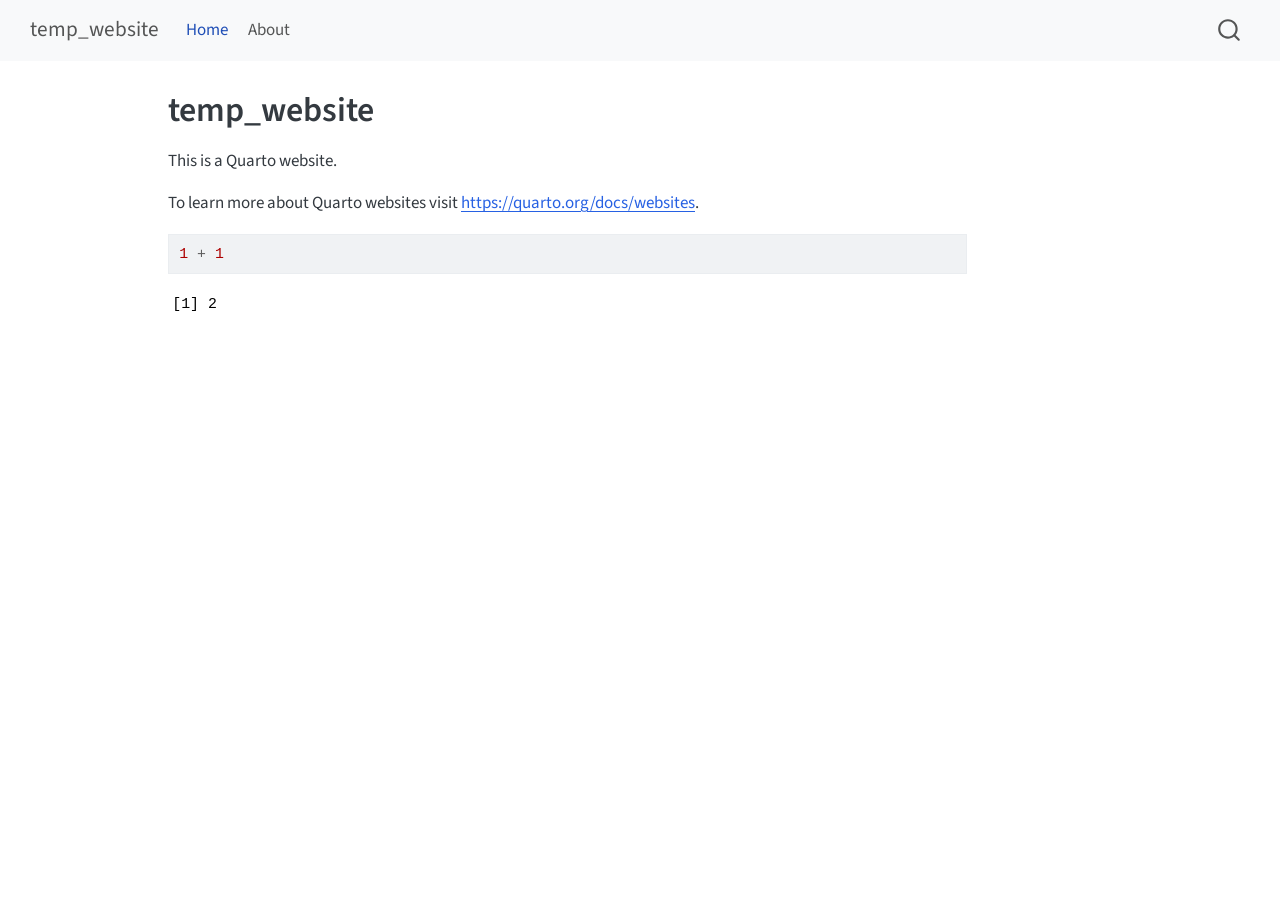
==== docs/index.html @ 4246c99c "Initial commit" ====
<!DOCTYPE html>
<html xmlns="http://www.w3.org/1999/xhtml" lang="en" xml:lang="en"><head>

<meta charset="utf-8">
<meta name="generator" content="quarto-1.7.32">

<meta name="viewport" content="width=device-width, initial-scale=1.0, user-scalable=yes">


<title>temp_website</title>
<style>
code{white-space: pre-wrap;}
span.smallcaps{font-variant: small-caps;}
div.columns{display: flex; gap: min(4vw, 1.5em);}
div.column{flex: auto; overflow-x: auto;}
div.hanging-indent{margin-left: 1.5em; text-indent: -1.5em;}
ul.task-list{list-style: none;}
ul.task-list li input[type="checkbox"] {
  width: 0.8em;
  margin: 0 0.8em 0.2em -1em; /* quarto-specific, see https://github.com/quarto-dev/quarto-cli/issues/4556 */ 
  vertical-align: middle;
}
/* CSS for syntax highlighting */
html { -webkit-text-size-adjust: 100%; }
pre > code.sourceCode { white-space: pre; position: relative; }
pre > code.sourceCode > span { display: inline-block; line-height: 1.25; }
pre > code.sourceCode > span:empty { height: 1.2em; }
.sourceCode { overflow: visible; }
code.sourceCode > span { color: inherit; text-decoration: inherit; }
div.sourceCode { margin: 1em 0; }
pre.sourceCode { margin: 0; }
@media screen {
div.sourceCode { overflow: auto; }
}
@media print {
pre > code.sourceCode { white-space: pre-wrap; }
pre > code.sourceCode > span { text-indent: -5em; padding-left: 5em; }
}
pre.numberSource code
  { counter-reset: source-line 0; }
pre.numberSource code > span
  { position: relative; left: -4em; counter-increment: source-line; }
pre.numberSource code > span > a:first-child::before
  { content: counter(source-line);
    position: relative; left: -1em; text-align: right; vertical-align: baseline;
    border: none; display: inline-block;
    -webkit-touch-callout: none; -webkit-user-select: none;
    -khtml-user-select: none; -moz-user-select: none;
    -ms-user-select: none; user-select: none;
    padding: 0 4px; width: 4em;
  }
pre.numberSource { margin-left: 3em;  padding-left: 4px; }
div.sourceCode
  {   }
@media screen {
pre > code.sourceCode > span > a:first-child::before { text-decoration: underline; }
}
</style>


<script src="site_libs/quarto-nav/quarto-nav.js"></script>
<script src="site_libs/quarto-nav/headroom.min.js"></script>
<script src="site_libs/clipboard/clipboard.min.js"></script>
<script src="site_libs/quarto-search/autocomplete.umd.js"></script>
<script src="site_libs/quarto-search/fuse.min.js"></script>
<script src="site_libs/quarto-search/quarto-search.js"></script>
<meta name="quarto:offset" content="./">
<script src="site_libs/quarto-html/quarto.js" type="module"></script>
<script src="site_libs/quarto-html/tabsets/tabsets.js" type="module"></script>
<script src="site_libs/quarto-html/popper.min.js"></script>
<script src="site_libs/quarto-html/tippy.umd.min.js"></script>
<script src="site_libs/quarto-html/anchor.min.js"></script>
<link href="site_libs/quarto-html/tippy.css" rel="stylesheet">
<link href="site_libs/quarto-html/quarto-syntax-highlighting-37eea08aefeeee20ff55810ff984fec1.css" rel="stylesheet" id="quarto-text-highlighting-styles">
<script src="site_libs/bootstrap/bootstrap.min.js"></script>
<link href="site_libs/bootstrap/bootstrap-icons.css" rel="stylesheet">
<link href="site_libs/bootstrap/bootstrap-dfb324f25d9b1687192fa8be62ac8f9c.min.css" rel="stylesheet" append-hash="true" id="quarto-bootstrap" data-mode="light">
<script id="quarto-search-options" type="application/json">{
  "location": "navbar",
  "copy-button": false,
  "collapse-after": 3,
  "panel-placement": "end",
  "type": "overlay",
  "limit": 50,
  "keyboard-shortcut": [
    "f",
    "/",
    "s"
  ],
  "show-item-context": false,
  "language": {
    "search-no-results-text": "No results",
    "search-matching-documents-text": "matching documents",
    "search-copy-link-title": "Copy link to search",
    "search-hide-matches-text": "Hide additional matches",
    "search-more-match-text": "more match in this document",
    "search-more-matches-text": "more matches in this document",
    "search-clear-button-title": "Clear",
    "search-text-placeholder": "",
    "search-detached-cancel-button-title": "Cancel",
    "search-submit-button-title": "Submit",
    "search-label": "Search"
  }
}</script>


<link rel="stylesheet" href="styles.css">
</head>

<body class="nav-fixed quarto-light">

<div id="quarto-search-results"></div>
  <header id="quarto-header" class="headroom fixed-top">
    <nav class="navbar navbar-expand-lg " data-bs-theme="dark">
      <div class="navbar-container container-fluid">
      <div class="navbar-brand-container mx-auto">
    <a class="navbar-brand" href="./index.html">
    <span class="navbar-title">temp_website</span>
    </a>
  </div>
            <div id="quarto-search" class="" title="Search"></div>
          <button class="navbar-toggler" type="button" data-bs-toggle="collapse" data-bs-target="#navbarCollapse" aria-controls="navbarCollapse" role="menu" aria-expanded="false" aria-label="Toggle navigation" onclick="if (window.quartoToggleHeadroom) { window.quartoToggleHeadroom(); }">
  <span class="navbar-toggler-icon"></span>
</button>
          <div class="collapse navbar-collapse" id="navbarCollapse">
            <ul class="navbar-nav navbar-nav-scroll me-auto">
  <li class="nav-item">
    <a class="nav-link active" href="./index.html" aria-current="page"> 
<span class="menu-text">Home</span></a>
  </li>  
  <li class="nav-item">
    <a class="nav-link" href="./about.html"> 
<span class="menu-text">About</span></a>
  </li>  
</ul>
          </div> <!-- /navcollapse -->
            <div class="quarto-navbar-tools">
</div>
      </div> <!-- /container-fluid -->
    </nav>
</header>
<!-- content -->
<div id="quarto-content" class="quarto-container page-columns page-rows-contents page-layout-article page-navbar">
<!-- sidebar -->
<!-- margin-sidebar -->
    <div id="quarto-margin-sidebar" class="sidebar margin-sidebar zindex-bottom">
        
    </div>
<!-- main -->
<main class="content" id="quarto-document-content">

<header id="title-block-header" class="quarto-title-block default">
<div class="quarto-title">
<h1 class="title">temp_website</h1>
</div>



<div class="quarto-title-meta">

    
  
    
  </div>
  


</header>


<p>This is a Quarto website.</p>
<p>To learn more about Quarto websites visit <a href="https://quarto.org/docs/websites" class="uri">https://quarto.org/docs/websites</a>.</p>
<div class="cell">
<div class="sourceCode cell-code" id="cb1"><pre class="sourceCode r code-with-copy"><code class="sourceCode r"><span id="cb1-1"><a href="#cb1-1" aria-hidden="true" tabindex="-1"></a><span class="dv">1</span> <span class="sc">+</span> <span class="dv">1</span></span></code><button title="Copy to Clipboard" class="code-copy-button"><i class="bi"></i></button></pre></div>
<div class="cell-output cell-output-stdout">
<pre><code>[1] 2</code></pre>
</div>
</div>



</main> <!-- /main -->
<script id="quarto-html-after-body" type="application/javascript">
  window.document.addEventListener("DOMContentLoaded", function (event) {
    const icon = "";
    const anchorJS = new window.AnchorJS();
    anchorJS.options = {
      placement: 'right',
      icon: icon
    };
    anchorJS.add('.anchored');
    const isCodeAnnotation = (el) => {
      for (const clz of el.classList) {
        if (clz.startsWith('code-annotation-')) {                     
          return true;
        }
      }
      return false;
    }
    const onCopySuccess = function(e) {
      // button target
      const button = e.trigger;
      // don't keep focus
      button.blur();
      // flash "checked"
      button.classList.add('code-copy-button-checked');
      var currentTitle = button.getAttribute("title");
      button.setAttribute("title", "Copied!");
      let tooltip;
      if (window.bootstrap) {
        button.setAttribute("data-bs-toggle", "tooltip");
        button.setAttribute("data-bs-placement", "left");
        button.setAttribute("data-bs-title", "Copied!");
        tooltip = new bootstrap.Tooltip(button, 
          { trigger: "manual", 
            customClass: "code-copy-button-tooltip",
            offset: [0, -8]});
        tooltip.show();    
      }
      setTimeout(function() {
        if (tooltip) {
          tooltip.hide();
          button.removeAttribute("data-bs-title");
          button.removeAttribute("data-bs-toggle");
          button.removeAttribute("data-bs-placement");
        }
        button.setAttribute("title", currentTitle);
        button.classList.remove('code-copy-button-checked');
      }, 1000);
      // clear code selection
      e.clearSelection();
    }
    const getTextToCopy = function(trigger) {
        const codeEl = trigger.previousElementSibling.cloneNode(true);
        for (const childEl of codeEl.children) {
          if (isCodeAnnotation(childEl)) {
            childEl.remove();
          }
        }
        return codeEl.innerText;
    }
    const clipboard = new window.ClipboardJS('.code-copy-button:not([data-in-quarto-modal])', {
      text: getTextToCopy
    });
    clipboard.on('success', onCopySuccess);
    if (window.document.getElementById('quarto-embedded-source-code-modal')) {
      const clipboardModal = new window.ClipboardJS('.code-copy-button[data-in-quarto-modal]', {
        text: getTextToCopy,
        container: window.document.getElementById('quarto-embedded-source-code-modal')
      });
      clipboardModal.on('success', onCopySuccess);
    }
      var localhostRegex = new RegExp(/^(?:http|https):\/\/localhost\:?[0-9]*\//);
      var mailtoRegex = new RegExp(/^mailto:/);
        var filterRegex = new RegExp('/' + window.location.host + '/');
      var isInternal = (href) => {
          return filterRegex.test(href) || localhostRegex.test(href) || mailtoRegex.test(href);
      }
      // Inspect non-navigation links and adorn them if external
     var links = window.document.querySelectorAll('a[href]:not(.nav-link):not(.navbar-brand):not(.toc-action):not(.sidebar-link):not(.sidebar-item-toggle):not(.pagination-link):not(.no-external):not([aria-hidden]):not(.dropdown-item):not(.quarto-navigation-tool):not(.about-link)');
      for (var i=0; i<links.length; i++) {
        const link = links[i];
        if (!isInternal(link.href)) {
          // undo the damage that might have been done by quarto-nav.js in the case of
          // links that we want to consider external
          if (link.dataset.originalHref !== undefined) {
            link.href = link.dataset.originalHref;
          }
        }
      }
    function tippyHover(el, contentFn, onTriggerFn, onUntriggerFn) {
      const config = {
        allowHTML: true,
        maxWidth: 500,
        delay: 100,
        arrow: false,
        appendTo: function(el) {
            return el.parentElement;
        },
        interactive: true,
        interactiveBorder: 10,
        theme: 'quarto',
        placement: 'bottom-start',
      };
      if (contentFn) {
        config.content = contentFn;
      }
      if (onTriggerFn) {
        config.onTrigger = onTriggerFn;
      }
      if (onUntriggerFn) {
        config.onUntrigger = onUntriggerFn;
      }
      window.tippy(el, config); 
    }
    const noterefs = window.document.querySelectorAll('a[role="doc-noteref"]');
    for (var i=0; i<noterefs.length; i++) {
      const ref = noterefs[i];
      tippyHover(ref, function() {
        // use id or data attribute instead here
        let href = ref.getAttribute('data-footnote-href') || ref.getAttribute('href');
        try { href = new URL(href).hash; } catch {}
        const id = href.replace(/^#\/?/, "");
        const note = window.document.getElementById(id);
        if (note) {
          return note.innerHTML;
        } else {
          return "";
        }
      });
    }
    const xrefs = window.document.querySelectorAll('a.quarto-xref');
    const processXRef = (id, note) => {
      // Strip column container classes
      const stripColumnClz = (el) => {
        el.classList.remove("page-full", "page-columns");
        if (el.children) {
          for (const child of el.children) {
            stripColumnClz(child);
          }
        }
      }
      stripColumnClz(note)
      if (id === null || id.startsWith('sec-')) {
        // Special case sections, only their first couple elements
        const container = document.createElement("div");
        if (note.children && note.children.length > 2) {
          container.appendChild(note.children[0].cloneNode(true));
          for (let i = 1; i < note.children.length; i++) {
            const child = note.children[i];
            if (child.tagName === "P" && child.innerText === "") {
              continue;
            } else {
              container.appendChild(child.cloneNode(true));
              break;
            }
          }
          if (window.Quarto?.typesetMath) {
            window.Quarto.typesetMath(container);
          }
          return container.innerHTML
        } else {
          if (window.Quarto?.typesetMath) {
            window.Quarto.typesetMath(note);
          }
          return note.innerHTML;
        }
      } else {
        // Remove any anchor links if they are present
        const anchorLink = note.querySelector('a.anchorjs-link');
        if (anchorLink) {
          anchorLink.remove();
        }
        if (window.Quarto?.typesetMath) {
          window.Quarto.typesetMath(note);
        }
        if (note.classList.contains("callout")) {
          return note.outerHTML;
        } else {
          return note.innerHTML;
        }
      }
    }
    for (var i=0; i<xrefs.length; i++) {
      const xref = xrefs[i];
      tippyHover(xref, undefined, function(instance) {
        instance.disable();
        let url = xref.getAttribute('href');
        let hash = undefined; 
        if (url.startsWith('#')) {
          hash = url;
        } else {
          try { hash = new URL(url).hash; } catch {}
        }
        if (hash) {
          const id = hash.replace(/^#\/?/, "");
          const note = window.document.getElementById(id);
          if (note !== null) {
            try {
              const html = processXRef(id, note.cloneNode(true));
              instance.setContent(html);
            } finally {
              instance.enable();
              instance.show();
            }
          } else {
            // See if we can fetch this
            fetch(url.split('#')[0])
            .then(res => res.text())
            .then(html => {
              const parser = new DOMParser();
              const htmlDoc = parser.parseFromString(html, "text/html");
              const note = htmlDoc.getElementById(id);
              if (note !== null) {
                const html = processXRef(id, note);
                instance.setContent(html);
              } 
            }).finally(() => {
              instance.enable();
              instance.show();
            });
          }
        } else {
          // See if we can fetch a full url (with no hash to target)
          // This is a special case and we should probably do some content thinning / targeting
          fetch(url)
          .then(res => res.text())
          .then(html => {
            const parser = new DOMParser();
            const htmlDoc = parser.parseFromString(html, "text/html");
            const note = htmlDoc.querySelector('main.content');
            if (note !== null) {
              // This should only happen for chapter cross references
              // (since there is no id in the URL)
              // remove the first header
              if (note.children.length > 0 && note.children[0].tagName === "HEADER") {
                note.children[0].remove();
              }
              const html = processXRef(null, note);
              instance.setContent(html);
            } 
          }).finally(() => {
            instance.enable();
            instance.show();
          });
        }
      }, function(instance) {
      });
    }
        let selectedAnnoteEl;
        const selectorForAnnotation = ( cell, annotation) => {
          let cellAttr = 'data-code-cell="' + cell + '"';
          let lineAttr = 'data-code-annotation="' +  annotation + '"';
          const selector = 'span[' + cellAttr + '][' + lineAttr + ']';
          return selector;
        }
        const selectCodeLines = (annoteEl) => {
          const doc = window.document;
          const targetCell = annoteEl.getAttribute("data-target-cell");
          const targetAnnotation = annoteEl.getAttribute("data-target-annotation");
          const annoteSpan = window.document.querySelector(selectorForAnnotation(targetCell, targetAnnotation));
          const lines = annoteSpan.getAttribute("data-code-lines").split(",");
          const lineIds = lines.map((line) => {
            return targetCell + "-" + line;
          })
          let top = null;
          let height = null;
          let parent = null;
          if (lineIds.length > 0) {
              //compute the position of the single el (top and bottom and make a div)
              const el = window.document.getElementById(lineIds[0]);
              top = el.offsetTop;
              height = el.offsetHeight;
              parent = el.parentElement.parentElement;
            if (lineIds.length > 1) {
              const lastEl = window.document.getElementById(lineIds[lineIds.length - 1]);
              const bottom = lastEl.offsetTop + lastEl.offsetHeight;
              height = bottom - top;
            }
            if (top !== null && height !== null && parent !== null) {
              // cook up a div (if necessary) and position it 
              let div = window.document.getElementById("code-annotation-line-highlight");
              if (div === null) {
                div = window.document.createElement("div");
                div.setAttribute("id", "code-annotation-line-highlight");
                div.style.position = 'absolute';
                parent.appendChild(div);
              }
              div.style.top = top - 2 + "px";
              div.style.height = height + 4 + "px";
              div.style.left = 0;
              let gutterDiv = window.document.getElementById("code-annotation-line-highlight-gutter");
              if (gutterDiv === null) {
                gutterDiv = window.document.createElement("div");
                gutterDiv.setAttribute("id", "code-annotation-line-highlight-gutter");
                gutterDiv.style.position = 'absolute';
                const codeCell = window.document.getElementById(targetCell);
                const gutter = codeCell.querySelector('.code-annotation-gutter');
                gutter.appendChild(gutterDiv);
              }
              gutterDiv.style.top = top - 2 + "px";
              gutterDiv.style.height = height + 4 + "px";
            }
            selectedAnnoteEl = annoteEl;
          }
        };
        const unselectCodeLines = () => {
          const elementsIds = ["code-annotation-line-highlight", "code-annotation-line-highlight-gutter"];
          elementsIds.forEach((elId) => {
            const div = window.document.getElementById(elId);
            if (div) {
              div.remove();
            }
          });
          selectedAnnoteEl = undefined;
        };
          // Handle positioning of the toggle
      window.addEventListener(
        "resize",
        throttle(() => {
          elRect = undefined;
          if (selectedAnnoteEl) {
            selectCodeLines(selectedAnnoteEl);
          }
        }, 10)
      );
      function throttle(fn, ms) {
      let throttle = false;
      let timer;
        return (...args) => {
          if(!throttle) { // first call gets through
              fn.apply(this, args);
              throttle = true;
          } else { // all the others get throttled
              if(timer) clearTimeout(timer); // cancel #2
              timer = setTimeout(() => {
                fn.apply(this, args);
                timer = throttle = false;
              }, ms);
          }
        };
      }
        // Attach click handler to the DT
        const annoteDls = window.document.querySelectorAll('dt[data-target-cell]');
        for (const annoteDlNode of annoteDls) {
          annoteDlNode.addEventListener('click', (event) => {
            const clickedEl = event.target;
            if (clickedEl !== selectedAnnoteEl) {
              unselectCodeLines();
              const activeEl = window.document.querySelector('dt[data-target-cell].code-annotation-active');
              if (activeEl) {
                activeEl.classList.remove('code-annotation-active');
              }
              selectCodeLines(clickedEl);
              clickedEl.classList.add('code-annotation-active');
            } else {
              // Unselect the line
              unselectCodeLines();
              clickedEl.classList.remove('code-annotation-active');
            }
          });
        }
    const findCites = (el) => {
      const parentEl = el.parentElement;
      if (parentEl) {
        const cites = parentEl.dataset.cites;
        if (cites) {
          return {
            el,
            cites: cites.split(' ')
          };
        } else {
          return findCites(el.parentElement)
        }
      } else {
        return undefined;
      }
    };
    var bibliorefs = window.document.querySelectorAll('a[role="doc-biblioref"]');
    for (var i=0; i<bibliorefs.length; i++) {
      const ref = bibliorefs[i];
      const citeInfo = findCites(ref);
      if (citeInfo) {
        tippyHover(citeInfo.el, function() {
          var popup = window.document.createElement('div');
          citeInfo.cites.forEach(function(cite) {
            var citeDiv = window.document.createElement('div');
            citeDiv.classList.add('hanging-indent');
            citeDiv.classList.add('csl-entry');
            var biblioDiv = window.document.getElementById('ref-' + cite);
            if (biblioDiv) {
              citeDiv.innerHTML = biblioDiv.innerHTML;
            }
            popup.appendChild(citeDiv);
          });
          return popup.innerHTML;
        });
      }
    }
  });
  </script>
</div> <!-- /content -->




</body></html>
---- docs/site_libs/quarto-html/tippy.css ----
.tippy-box[data-animation=fade][data-state=hidden]{opacity:0}[data-tippy-root]{max-width:calc(100vw - 10px)}.tippy-box{position:relative;background-color:#333;color:#fff;border-radius:4px;font-size:14px;line-height:1.4;white-space:normal;outline:0;transition-property:transform,visibility,opacity}.tippy-box[data-placement^=top]>.tippy-arrow{bottom:0}.tippy-box[data-placement^=top]>.tippy-arrow:before{bottom:-7px;left:0;border-width:8px 8px 0;border-top-color:initial;transform-origin:center top}.tippy-box[data-placement^=bottom]>.tippy-arrow{top:0}.tippy-box[data-placement^=bottom]>.tippy-arrow:before{top:-7px;left:0;border-width:0 8px 8px;border-bottom-color:initial;transform-origin:center bottom}.tippy-box[data-placement^=left]>.tippy-arrow{right:0}.tippy-box[data-placement^=left]>.tippy-arrow:before{border-width:8px 0 8px 8px;border-left-color:initial;right:-7px;transform-origin:center left}.tippy-box[data-placement^=right]>.tippy-arrow{left:0}.tippy-box[data-placement^=right]>.tippy-arrow:before{left:-7px;border-width:8px 8px 8px 0;border-right-color:initial;transform-origin:center right}.tippy-box[data-inertia][data-state=visible]{transition-timing-function:cubic-bezier(.54,1.5,.38,1.11)}.tippy-arrow{width:16px;height:16px;color:#333}.tippy-arrow:before{content:"";position:absolute;border-color:transparent;border-style:solid}.tippy-content{position:relative;padding:5px 9px;z-index:1}
---- docs/site_libs/quarto-html/quarto-syntax-highlighting-37eea08aefeeee20ff55810ff984fec1.css ----
/* quarto syntax highlight colors */
:root {
  --quarto-hl-ot-color: #003B4F;
  --quarto-hl-at-color: #657422;
  --quarto-hl-ss-color: #20794D;
  --quarto-hl-an-color: #5E5E5E;
  --quarto-hl-fu-color: #4758AB;
  --quarto-hl-st-color: #20794D;
  --quarto-hl-cf-color: #003B4F;
  --quarto-hl-op-color: #5E5E5E;
  --quarto-hl-er-color: #AD0000;
  --quarto-hl-bn-color: #AD0000;
  --quarto-hl-al-color: #AD0000;
  --quarto-hl-va-color: #111111;
  --quarto-hl-bu-color: inherit;
  --quarto-hl-ex-color: inherit;
  --quarto-hl-pp-color: #AD0000;
  --quarto-hl-in-color: #5E5E5E;
  --quarto-hl-vs-color: #20794D;
  --quarto-hl-wa-color: #5E5E5E;
  --quarto-hl-do-color: #5E5E5E;
  --quarto-hl-im-color: #00769E;
  --quarto-hl-ch-color: #20794D;
  --quarto-hl-dt-color: #AD0000;
  --quarto-hl-fl-color: #AD0000;
  --quarto-hl-co-color: #5E5E5E;
  --quarto-hl-cv-color: #5E5E5E;
  --quarto-hl-cn-color: #8f5902;
  --quarto-hl-sc-color: #5E5E5E;
  --quarto-hl-dv-color: #AD0000;
  --quarto-hl-kw-color: #003B4F;
}

/* other quarto variables */
:root {
  --quarto-font-monospace: SFMono-Regular, Menlo, Monaco, Consolas, "Liberation Mono", "Courier New", monospace;
}

/* syntax highlight based on Pandoc's rules */
pre > code.sourceCode > span {
  color: #003B4F;
}

code.sourceCode > span {
  color: #003B4F;
}

div.sourceCode,
div.sourceCode pre.sourceCode {
  color: #003B4F;
}

/* Normal */
code span {
  color: #003B4F;
}

/* Alert */
code span.al {
  color: #AD0000;
  font-style: inherit;
}

/* Annotation */
code span.an {
  color: #5E5E5E;
  font-style: inherit;
}

/* Attribute */
code span.at {
  color: #657422;
  font-style: inherit;
}

/* BaseN */
code span.bn {
  color: #AD0000;
  font-style: inherit;
}

/* BuiltIn */
code span.bu {
  font-style: inherit;
}

/* ControlFlow */
code span.cf {
  color: #003B4F;
  font-weight: bold;
  font-style: inherit;
}

/* Char */
code span.ch {
  color: #20794D;
  font-style: inherit;
}

/* Constant */
code span.cn {
  color: #8f5902;
  font-style: inherit;
}

/* Comment */
code span.co {
  color: #5E5E5E;
  font-style: inherit;
}

/* CommentVar */
code span.cv {
  color: #5E5E5E;
  font-style: italic;
}

/* Documentation */
code span.do {
  color: #5E5E5E;
  font-style: italic;
}

/* DataType */
code span.dt {
  color: #AD0000;
  font-style: inherit;
}

/* DecVal */
code span.dv {
  color: #AD0000;
  font-style: inherit;
}

/* Error */
code span.er {
  color: #AD0000;
  font-style: inherit;
}

/* Extension */
code span.ex {
  font-style: inherit;
}

/* Float */
code span.fl {
  color: #AD0000;
  font-style: inherit;
}

/* Function */
code span.fu {
  color: #4758AB;
  font-style: inherit;
}

/* Import */
code span.im {
  color: #00769E;
  font-style: inherit;
}

/* Information */
code span.in {
  color: #5E5E5E;
  font-style: inherit;
}

/* Keyword */
code span.kw {
  color: #003B4F;
  font-weight: bold;
  font-style: inherit;
}

/* Operator */
code span.op {
  color: #5E5E5E;
  font-style: inherit;
}

/* Other */
code span.ot {
  color: #003B4F;
  font-style: inherit;
}

/* Preprocessor */
code span.pp {
  color: #AD0000;
  font-style: inherit;
}

/* SpecialChar */
code span.sc {
  color: #5E5E5E;
  font-style: inherit;
}

/* SpecialString */
code span.ss {
  color: #20794D;
  font-style: inherit;
}

/* String */
code span.st {
  color: #20794D;
  font-style: inherit;
}

/* Variable */
code span.va {
  color: #111111;
  font-style: inherit;
}

/* VerbatimString */
code span.vs {
  color: #20794D;
  font-style: inherit;
}

/* Warning */
code span.wa {
  color: #5E5E5E;
  font-style: italic;
}

.prevent-inlining {
  content: "</";
}

/*# sourceMappingURL=27d3d809615f7771493d095567f04340.css.map */
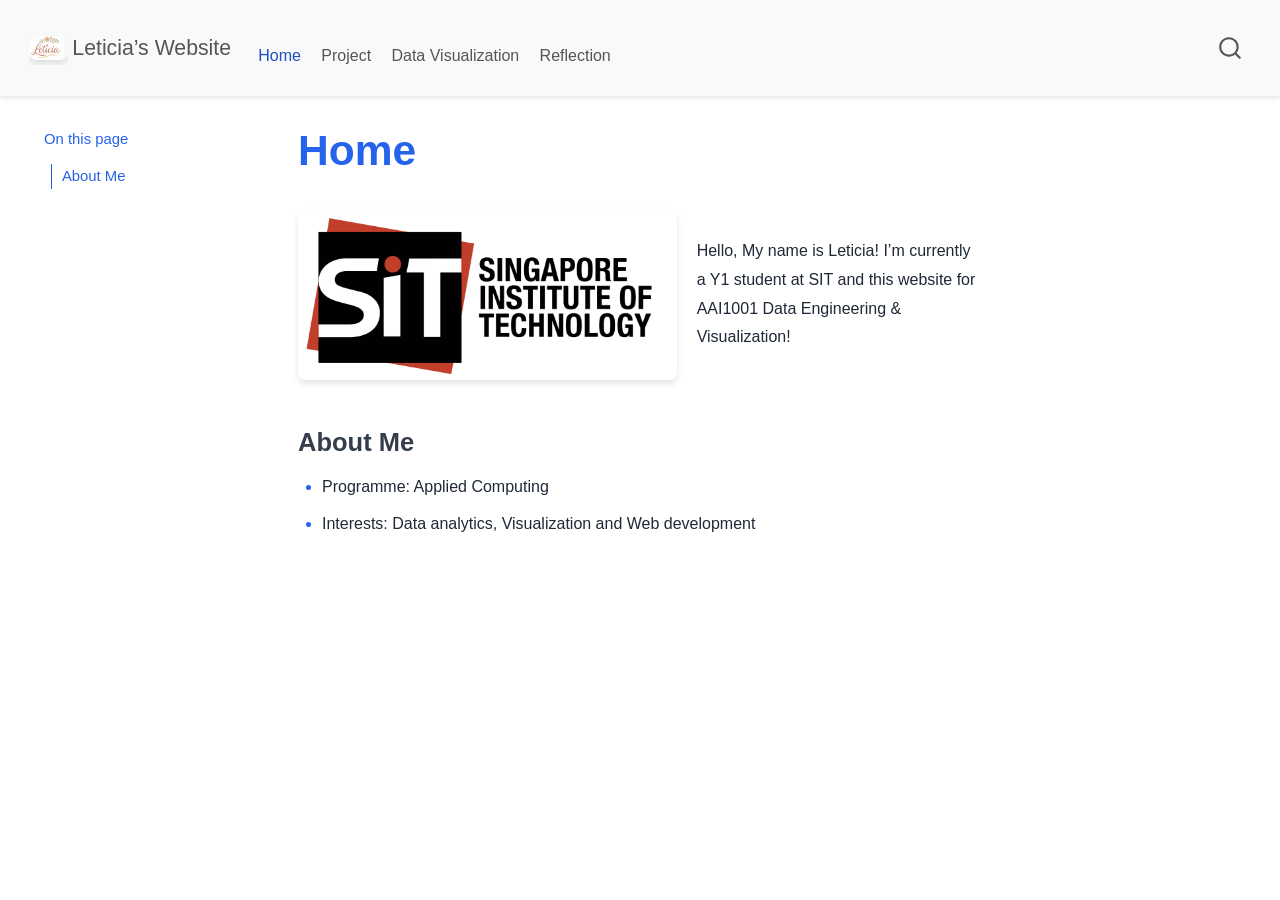
==== commit 4b6c6d35: "updated styling" ====
--- a/docs/index.html
+++ b/docs/index.html
@@ -7,7 +7,7 @@
 <meta name="viewport" content="width=device-width, initial-scale=1.0, user-scalable=yes">
 
 
-<title>temp_website</title>
+<title>Home – Leticia’s Website</title>
 <style>
 code{white-space: pre-wrap;}
 span.smallcaps{font-variant: small-caps;}
@@ -20,41 +20,6 @@
   margin: 0 0.8em 0.2em -1em; /* quarto-specific, see https://github.com/quarto-dev/quarto-cli/issues/4556 */ 
   vertical-align: middle;
 }
-/* CSS for syntax highlighting */
-html { -webkit-text-size-adjust: 100%; }
-pre > code.sourceCode { white-space: pre; position: relative; }
-pre > code.sourceCode > span { display: inline-block; line-height: 1.25; }
-pre > code.sourceCode > span:empty { height: 1.2em; }
-.sourceCode { overflow: visible; }
-code.sourceCode > span { color: inherit; text-decoration: inherit; }
-div.sourceCode { margin: 1em 0; }
-pre.sourceCode { margin: 0; }
-@media screen {
-div.sourceCode { overflow: auto; }
-}
-@media print {
-pre > code.sourceCode { white-space: pre-wrap; }
-pre > code.sourceCode > span { text-indent: -5em; padding-left: 5em; }
-}
-pre.numberSource code
-  { counter-reset: source-line 0; }
-pre.numberSource code > span
-  { position: relative; left: -4em; counter-increment: source-line; }
-pre.numberSource code > span > a:first-child::before
-  { content: counter(source-line);
-    position: relative; left: -1em; text-align: right; vertical-align: baseline;
-    border: none; display: inline-block;
-    -webkit-touch-callout: none; -webkit-user-select: none;
-    -khtml-user-select: none; -moz-user-select: none;
-    -ms-user-select: none; user-select: none;
-    padding: 0 4px; width: 4em;
-  }
-pre.numberSource { margin-left: 3em;  padding-left: 4px; }
-div.sourceCode
-  {   }
-@media screen {
-pre > code.sourceCode > span > a:first-child::before { text-decoration: underline; }
-}
 </style>
 
 
@@ -65,6 +30,7 @@
 <script src="site_libs/quarto-search/fuse.min.js"></script>
 <script src="site_libs/quarto-search/quarto-search.js"></script>
 <meta name="quarto:offset" content="./">
+<link href="./favicon.png" rel="icon" type="image/png">
 <script src="site_libs/quarto-html/quarto.js" type="module"></script>
 <script src="site_libs/quarto-html/tabsets/tabsets.js" type="module"></script>
 <script src="site_libs/quarto-html/popper.min.js"></script>
@@ -107,15 +73,18 @@
 <link rel="stylesheet" href="styles.css">
 </head>
 
-<body class="nav-fixed quarto-light">
+<body class="floating nav-fixed quarto-light">
 
 <div id="quarto-search-results"></div>
   <header id="quarto-header" class="headroom fixed-top">
     <nav class="navbar navbar-expand-lg " data-bs-theme="dark">
       <div class="navbar-container container-fluid">
       <div class="navbar-brand-container mx-auto">
+    <a href="./index.html" class="navbar-brand navbar-brand-logo">
+    <img src="./logo.png" alt="" class="navbar-logo">
+    </a>
     <a class="navbar-brand" href="./index.html">
-    <span class="navbar-title">temp_website</span>
+    <span class="navbar-title">Leticia’s Website</span>
     </a>
   </div>
             <div id="quarto-search" class="" title="Search"></div>
@@ -129,8 +98,16 @@
 <span class="menu-text">Home</span></a>
   </li>  
   <li class="nav-item">
-    <a class="nav-link" href="./about.html"> 
-<span class="menu-text">About</span></a>
+    <a class="nav-link" href="./project.html"> 
+<span class="menu-text">Project</span></a>
+  </li>  
+  <li class="nav-item">
+    <a class="nav-link" href="./dataviz.html"> 
+<span class="menu-text">Data Visualization</span></a>
+  </li>  
+  <li class="nav-item">
+    <a class="nav-link" href="./reflection.html"> 
+<span class="menu-text">Reflection</span></a>
   </li>  
 </ul>
           </div> <!-- /navcollapse -->
@@ -142,16 +119,25 @@
 <!-- content -->
 <div id="quarto-content" class="quarto-container page-columns page-rows-contents page-layout-article page-navbar">
 <!-- sidebar -->
+  <nav id="quarto-sidebar" class="sidebar collapse collapse-horizontal quarto-sidebar-collapse-item sidebar-navigation floating overflow-auto">
+    <nav id="TOC" role="doc-toc" class="toc-active">
+    <h2 id="toc-title">On this page</h2>
+   
+  <ul>
+  <li><a href="#about-me" id="toc-about-me" class="nav-link active" data-scroll-target="#about-me">About Me</a></li>
+  </ul>
+</nav>
+</nav>
+<div id="quarto-sidebar-glass" class="quarto-sidebar-collapse-item" data-bs-toggle="collapse" data-bs-target=".quarto-sidebar-collapse-item"></div>
 <!-- margin-sidebar -->
     <div id="quarto-margin-sidebar" class="sidebar margin-sidebar zindex-bottom">
-        
     </div>
 <!-- main -->
 <main class="content" id="quarto-document-content">
 
 <header id="title-block-header" class="quarto-title-block default">
 <div class="quarto-title">
-<h1 class="title">temp_website</h1>
+<h1 class="title">Home</h1>
 </div>
 
 
@@ -168,16 +154,19 @@
 </header>
 
 
-<p>This is a Quarto website.</p>
-<p>To learn more about Quarto websites visit <a href="https://quarto.org/docs/websites" class="uri">https://quarto.org/docs/websites</a>.</p>
-<div class="cell">
-<div class="sourceCode cell-code" id="cb1"><pre class="sourceCode r code-with-copy"><code class="sourceCode r"><span id="cb1-1"><a href="#cb1-1" aria-hidden="true" tabindex="-1"></a><span class="dv">1</span> <span class="sc">+</span> <span class="dv">1</span></span></code><button title="Copy to Clipboard" class="code-copy-button"><i class="bi"></i></button></pre></div>
-<div class="cell-output cell-output-stdout">
-<pre><code>[1] 2</code></pre>
+<div style="display: flex; align-items: center; gap: 20px;">
+<p><img src="sit.png" height="100"></p>
+<p>Hello, My name is Leticia! I’m currently a Y1 student at SIT and this website for AAI1001 Data Engineering &amp; Visualization!</p>
 </div>
-</div>
-
-
+<section id="about-me" class="level3">
+<h3 class="anchored" data-anchor-id="about-me">About Me</h3>
+<ul>
+<li>Programme: Applied Computing</li>
+<li>Interests: Data analytics, Visualization and Web development</li>
+</ul>
+
+
+</section>
 
 </main> <!-- /main -->
 <script id="quarto-html-after-body" type="application/javascript">
--- a/docs/styles.css
+++ b/docs/styles.css
@@ -0,0 +1,154 @@
+/* Enhanced CSS styles for Quarto website */
+
+/* Color palette */
+:root {
+  --primary-color: #2563eb;
+  --secondary-color: #7c3aed;
+  --accent-color: #06b6d4;
+  --text-dark: #1f2937;
+  --text-light: #6b7280;
+  --bg-light: #f9fafb;
+  --border-color: #e5e7eb;
+}
+
+/* Body and typography */
+body {
+  font-family: 'Segoe UI', Tahoma, Geneva, Verdana, sans-serif;
+  font-size: 16px;
+  line-height: 1.6;
+  color: var(--text-dark);
+  background-color: #ffffff;
+}
+
+/* Paragraphs */
+p {
+  margin: 1em 0;
+  line-height: 1.8;
+  color: var(--text-dark);
+}
+
+/* Headings - Consistent across all pages */
+h1 {
+  font-size: 2.5rem;
+  font-weight: 700;
+  color: var(--primary-color);
+  margin-top: 1.5em;
+  margin-bottom: 0.5em;
+}
+
+h2 {
+  font-size: 2rem;
+  font-weight: 600;
+  color: var(--primary-color);
+  margin-top: 1.5em;
+  margin-bottom: 0.5em;
+}
+
+h3 {
+  font-size: 1.5rem;
+  font-weight: 600;
+  color: var(--text-dark);
+  margin-top: 1.2em;
+  margin-bottom: 0.4em;
+}
+
+h4 {
+  font-size: 1.25rem;
+  font-weight: 600;
+  color: var(--text-dark);
+  margin-top: 1em;
+  margin-bottom: 0.3em;
+}
+
+/* Lists */
+ul, ol {
+  margin: 1em 0;
+  padding-left: 1.5em;
+}
+
+li {
+  margin: 0.5em 0;
+  line-height: 1.8;
+}
+
+ul li::marker {
+  color: var(--primary-color);
+}
+
+/* Links */
+a {
+  color: var(--primary-color);
+  text-decoration: none;
+  transition: color 0.3s ease;
+}
+
+a:hover {
+  color: var(--accent-color);
+  text-decoration: underline;
+}
+
+/* Code blocks */
+code {
+  background-color: var(--bg-light);
+  padding: 0.2em 0.4em;
+  border-radius: 4px;
+  font-family: 'Courier New', monospace;
+  font-size: 0.9em;
+  color: #d63384;
+}
+
+pre {
+  background-color: var(--bg-light);
+  padding: 1em;
+  border-radius: 8px;
+  border-left: 4px solid var(--primary-color);
+  overflow-x: auto;
+}
+
+/* Images */
+img {
+  max-width: 100%;
+  height: auto;
+  border-radius: 8px;
+  box-shadow: 0 4px 6px rgba(0, 0, 0, 0.1);
+}
+
+
+/* Strong/Bold text */
+strong {
+  color: var(--secondary-color);
+  font-weight: 600;
+}
+
+/* Blockquotes */
+blockquote {
+  border-left: 4px solid var(--accent-color);
+  padding-left: 1.5em;
+  margin: 1.5em 0;
+  font-style: italic;
+  color: var(--text-light);
+}
+
+/* Navigation improvements (if using default Quarto nav) */
+.navbar {
+  box-shadow: 0 2px 4px rgba(0, 0, 0, 0.1);
+}
+
+/* Responsive design */
+@media (max-width: 768px) {
+  h1 {
+    font-size: 2rem;
+  }
+  
+  h2 {
+    font-size: 1.5rem;
+  }
+  
+  h3 {
+    font-size: 1.25rem;
+  }
+  
+  body {
+    font-size: 15px;
+  }
+}
